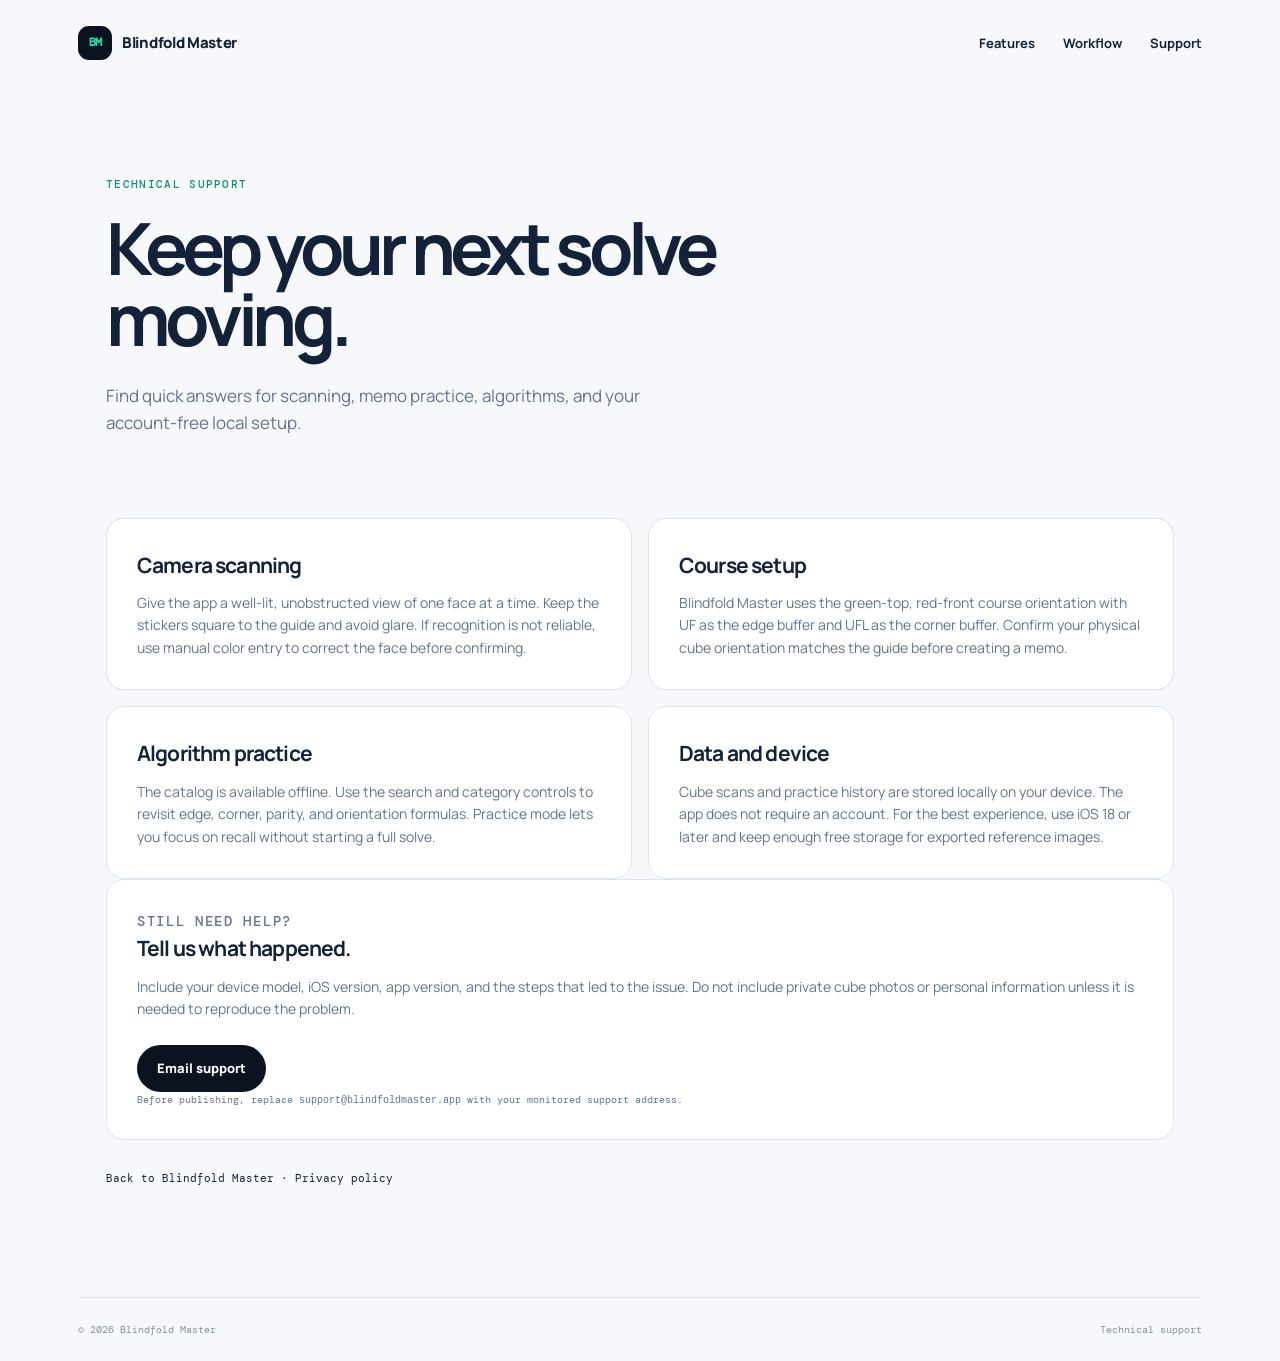
==== support/index.html @ 86be404f "Create Blindfold Master marketing and support site" ====
<!doctype html>
<html lang="en">
<head>
  <meta charset="utf-8">
  <meta name="viewport" content="width=device-width, initial-scale=1">
  <meta name="description" content="Technical support for Blindfold Master, the 3×3 blindfolded cubing trainer for iPhone and iPad.">
  <title>Support — Blindfold Master</title>
  <link rel="stylesheet" href="../styles.css">
</head>
<body>
  <header class="site-header"><a class="brand" href="../"><span class="brand-mark">BM</span><span>Blindfold Master</span></a><nav aria-label="Primary navigation"><a href="../#features">Features</a><a href="../#workflow">Workflow</a><a href="./">Support</a></nav></header>
  <main class="support-page">
    <section class="support-hero"><p class="eyebrow">Technical support</p><h1>Keep your next solve moving.</h1><p class="lede">Find quick answers for scanning, memo practice, algorithms, and your account-free local setup.</p></section>
    <section class="support-grid">
      <article class="support-card"><h2>Camera scanning</h2><p>Give the app a well-lit, unobstructed view of one face at a time. Keep the stickers square to the guide and avoid glare. If recognition is not reliable, use manual color entry to correct the face before confirming.</p></article>
      <article class="support-card"><h2>Course setup</h2><p>Blindfold Master uses the green-top, red-front course orientation with UF as the edge buffer and UFL as the corner buffer. Confirm your physical cube orientation matches the guide before creating a memo.</p></article>
      <article class="support-card"><h2>Algorithm practice</h2><p>The catalog is available offline. Use the search and category controls to revisit edge, corner, parity, and orientation formulas. Practice mode lets you focus on recall without starting a full solve.</p></article>
      <article class="support-card"><h2>Data and device</h2><p>Cube scans and practice history are stored locally on your device. The app does not require an account. For the best experience, use iOS 18 or later and keep enough free storage for exported reference images.</p></article>
    </section>
    <section class="contact-card"><p class="eyebrow">Still need help?</p><h2>Tell us what happened.</h2><p>Include your device model, iOS version, app version, and the steps that led to the issue. Do not include private cube photos or personal information unless it is needed to reproduce the problem.</p><a class="button primary" href="mailto:support@blindfoldmaster.app">Email support</a><p class="note">Before publishing, replace <code>support@blindfoldmaster.app</code> with your monitored support address.</p></section>
    <p class="support-links"><a href="../">Back to Blindfold Master</a> · <a href="privacy.html">Privacy policy</a></p>
  </main>
  <footer class="site-footer"><span>© 2026 Blindfold Master</span><span>Technical support</span></footer>
</body>
</html>
---- styles.css ----
@import url('https://fonts.googleapis.com/css2?family=DM+Mono:wght@400;500&family=Manrope:wght@400;500;600;700;800&display=swap');
:root{--ink:#132238;--muted:#64748b;--paper:#f6f8fb;--card:#fff;--line:#dce4ee;--accent:#36d3a1;--accent-deep:#0b8f75;--dark:#0b1220;--orange:#ff9b5f}*{box-sizing:border-box}html{scroll-behavior:smooth}body{margin:0;background:var(--paper);color:var(--ink);font-family:Manrope,system-ui,-apple-system,sans-serif;line-height:1.6}a{color:inherit;text-decoration:none}.site-header{align-items:center;display:flex;justify-content:space-between;margin:auto;max-width:1180px;padding:26px 28px}.brand{align-items:center;display:flex;font-size:15px;font-weight:800;gap:10px;letter-spacing:-.02em}.brand-mark{align-items:center;background:var(--dark);border-radius:11px;color:var(--accent);display:inline-flex;font-family:'DM Mono',monospace;font-size:12px;height:34px;justify-content:center;letter-spacing:-.12em;width:34px}.site-header nav{display:flex;gap:28px;font-size:13px;font-weight:700}.site-header nav a,.text-link,.support-links a{transition:color .2s ease}.site-header nav a:hover,.text-link:hover,.support-links a:hover{color:var(--accent-deep)}.hero{align-items:center;display:grid;gap:64px;grid-template-columns:1.05fr .95fr;margin:auto;max-width:1180px;min-height:610px;padding:64px 28px 82px}.eyebrow{color:var(--accent-deep);font-family:'DM Mono',monospace;font-size:11px;font-weight:500;letter-spacing:.12em;margin:0 0 18px;text-transform:uppercase}.hero h1,.support-hero h1,.legal-page h1{font-size:clamp(48px,7vw,82px);letter-spacing:-.075em;line-height:.99;margin:0 0 28px}.hero h1 em{color:var(--accent-deep);font-style:normal}.lede{color:var(--muted);font-size:17px;max-width:600px}.hero-actions{display:flex;flex-wrap:wrap;gap:12px;margin:34px 0 16px}.button{border-radius:100px;display:inline-block;font-size:13px;font-weight:800;padding:13px 20px;transition:transform .2s ease,box-shadow .2s ease}.button:hover{box-shadow:0 8px 20px #1322381c;transform:translateY(-2px)}.button.primary{background:var(--dark);color:#fff}.button.secondary{border:1px solid var(--line);background:#fff}.microcopy{color:#8491a3;font-family:'DM Mono',monospace;font-size:10px}.hero-card{background:var(--dark);border-radius:28px;box-shadow:0 24px 60px #13223820;min-height:420px;overflow:hidden;padding:34px;position:relative}.hero-card:after{background:radial-gradient(circle,var(--accent) 0,transparent 65%);content:'';height:360px;opacity:.16;position:absolute;right:-80px;top:-90px;width:360px}.cube-orbit{height:300px;position:relative;transform:rotate(-12deg);width:100%}.cube-face{display:grid;gap:5px;grid-template-columns:repeat(3,1fr);padding:6px;position:absolute}.cube-face i{border-radius:4px;display:block;height:42px;width:42px}.face-top{left:76px;top:44px;transform:skewX(-32deg) rotate(0deg);z-index:2}.face-front{left:54px;top:151px;transform:skewY(31deg);z-index:3}.face-right{left:200px;top:151px;transform:skewY(-31deg);z-index:3}.face-top i{background:var(--accent)}.face-front i{background:#f7f3e8}.face-right i{background:var(--orange)}.cube-face i:nth-child(2n){filter:brightness(.84)}.hero-card-caption{align-items:center;border-top:1px solid #ffffff1a;bottom:0;color:#d6dfec;display:flex;font-family:'DM Mono',monospace;font-size:11px;gap:9px;left:34px;padding:20px 0;position:absolute;right:34px}.hero-card-caption strong{color:var(--accent);font-weight:500;margin-left:auto}.status-dot{background:var(--accent);border-radius:50%;height:7px;width:7px}.stats{border-bottom:1px solid var(--line);border-top:1px solid var(--line);display:grid;grid-template-columns:repeat(4,1fr);margin:auto;max-width:1124px}.stats div{border-right:1px solid var(--line);padding:26px 20px}.stats div:last-child{border:0}.stats strong{display:block;font-size:28px;letter-spacing:-.05em}.stats span{color:var(--muted);font-family:'DM Mono',monospace;font-size:10px;text-transform:uppercase}.section{margin:auto;max-width:1180px;padding:115px 28px}.section-heading{max-width:630px}.section h2,.closing h2{font-size:clamp(34px,5vw,54px);letter-spacing:-.065em;line-height:1.06;margin:0 0 20px}.section-heading>p:last-child,.closing>p:not(.eyebrow){color:var(--muted);font-size:16px}.feature-grid{display:grid;gap:16px;grid-template-columns:repeat(2,1fr);margin-top:56px}.feature{background:var(--card);border:1px solid var(--line);border-radius:18px;padding:28px}.feature-number{color:var(--accent-deep);font-family:'DM Mono',monospace;font-size:11px}.feature h3{font-size:20px;letter-spacing:-.035em;margin:28px 0 10px}.feature p{color:var(--muted);font-size:14px;margin:0;max-width:440px}.workflow{align-items:center;background:var(--dark);color:#fff;display:grid;gap:70px;grid-template-columns:1fr 1fr;max-width:none;padding-left:max(28px,calc((100% - 1124px)/2));padding-right:max(28px,calc((100% - 1124px)/2))}.workflow-copy{max-width:530px}.workflow .eyebrow{color:var(--accent)}.workflow h2{margin-bottom:24px}.workflow-copy>p:not(.eyebrow){color:#a8b6c9;font-size:15px}.workflow-list{border-top:1px solid #ffffff24}.workflow-list div{border-bottom:1px solid #ffffff24;display:flex;gap:30px;padding:20px 0}.workflow-list b{font-family:'DM Mono',monospace;font-size:12px;color:var(--accent);width:90px}.workflow-list span{color:#c5d0df;font-size:14px}.text-link{display:inline-block;font-size:13px;font-weight:800;margin-top:18px}.text-link span{color:var(--accent-deep);margin-left:8px}.workflow .text-link{color:#fff}.workflow .text-link span{color:var(--accent)}.closing{text-align:center}.closing>p:not(.eyebrow){margin:0 auto 28px;max-width:550px}.site-footer{border-top:1px solid var(--line);color:#8190a2;display:flex;font-family:'DM Mono',monospace;font-size:10px;justify-content:space-between;margin:auto;max-width:1124px;padding:24px 0}.support-page{margin:auto;max-width:1124px;padding:90px 28px 110px}.support-hero{max-width:650px;padding-bottom:64px}.support-hero h1{font-size:clamp(48px,6vw,72px)}.support-grid{display:grid;gap:16px;grid-template-columns:repeat(2,1fr)}.support-card,.contact-card{background:var(--card);border:1px solid var(--line);border-radius:18px;padding:30px}.support-card h2,.contact-card h2,.legal-page h2{font-size:21px;letter-spacing:-.04em;margin:0 0 10px}.support-card p,.contact-card p,.legal-page p{color:var(--muted);font-size:14px;margin:0}..contact-card{margin-top:16px}.contact-card .button{margin-top:24px}.note{font-family:'DM Mono',monospace;font-size:10px!important;margin-top:16px}.support-links{font-family:'DM Mono',monospace;font-size:11px;margin:30px 0 0}.legal-page{margin:auto;max-width:800px;padding:90px 28px 110px}.legal-page h1{font-size:clamp(46px,6vw,70px)}.legal-page h2{margin-top:40px}.legal-page p{font-size:15px;margin-top:14px}.legal-page a:not(.text-link){color:var(--accent-deep);text-decoration:underline}@media(max-width:760px){.site-header{padding:20px}.site-header nav{gap:14px}.hero{display:block;min-height:auto;padding-top:56px}.hero-card{margin-top:54px}.stats{grid-template-columns:repeat(2,1fr);margin:0 20px}.stats div:nth-child(2){border-right:0}.stats div:nth-child(-n+2){border-bottom:1px solid var(--line)}.section{padding:78px 20px}.feature-grid,.support-grid,.workflow{grid-template-columns:1fr}.workflow{padding-left:20px;padding-right:20px}.workflow-list{margin-top:10px}.site-footer{margin:0 20px}.support-page,.legal-page{padding-left:20px;padding-right:20px}}
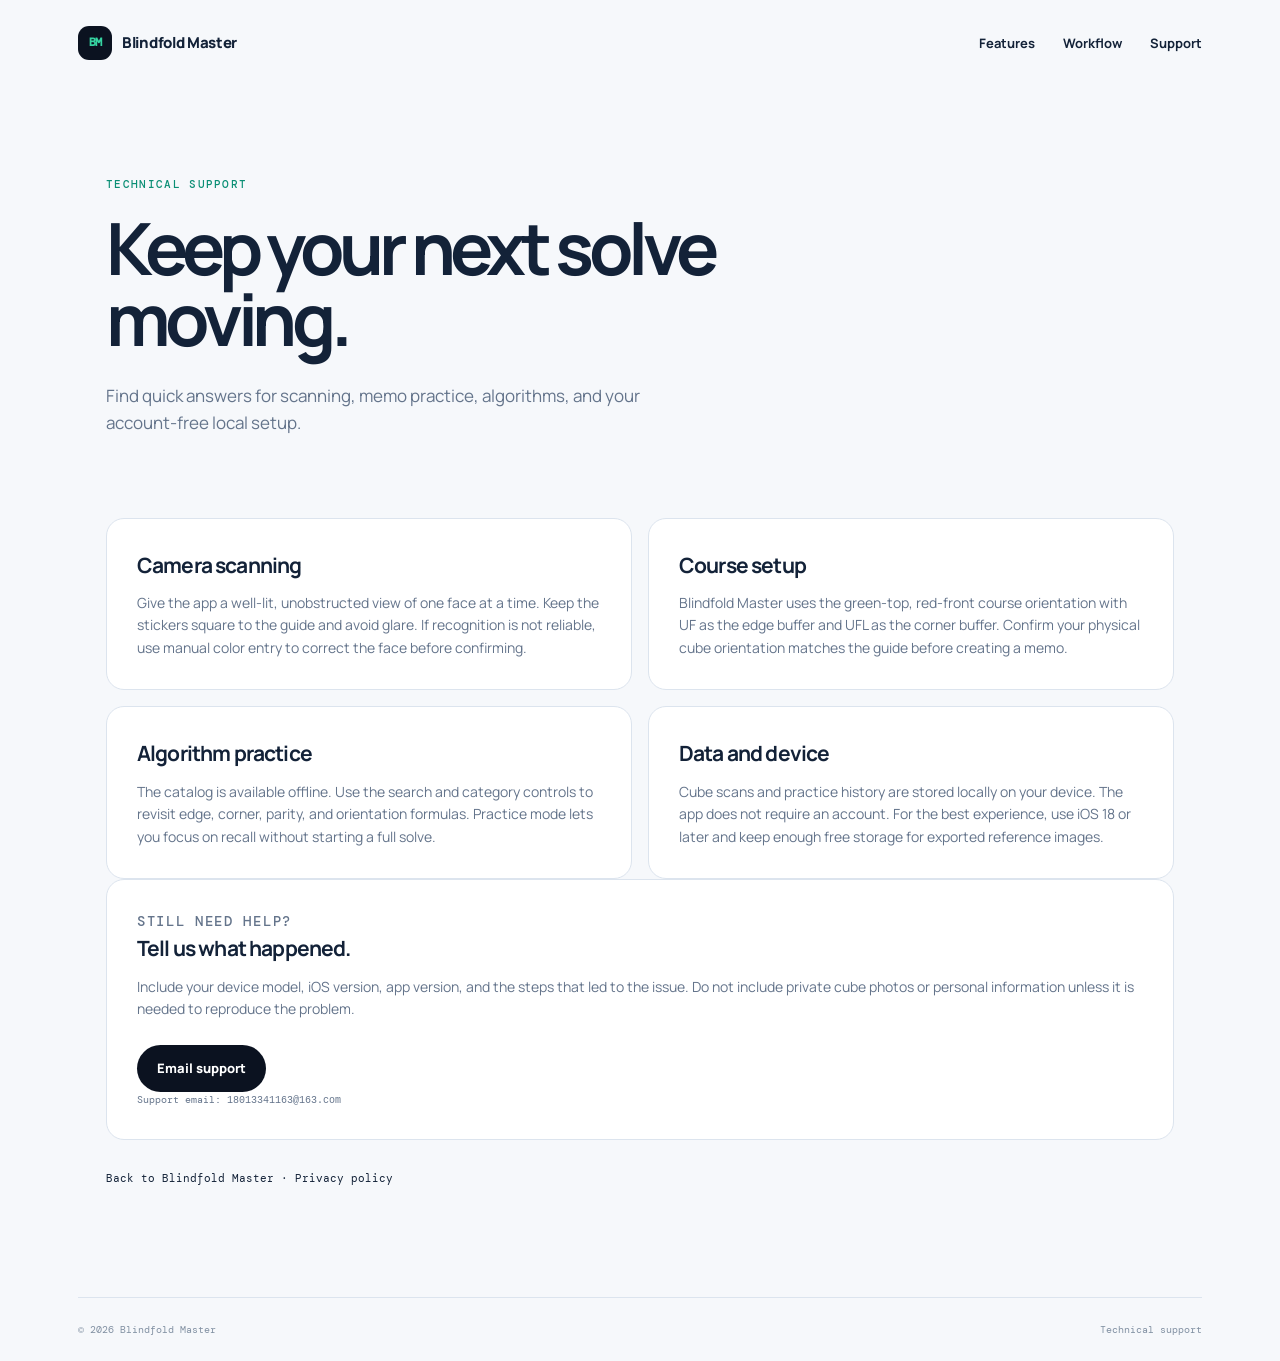
==== commit f0323567: "Set public support email address" ====
--- a/support/index.html
+++ b/support/index.html
@@ -17,7 +17,7 @@
       <article class="support-card"><h2>Algorithm practice</h2><p>The catalog is available offline. Use the search and category controls to revisit edge, corner, parity, and orientation formulas. Practice mode lets you focus on recall without starting a full solve.</p></article>
       <article class="support-card"><h2>Data and device</h2><p>Cube scans and practice history are stored locally on your device. The app does not require an account. For the best experience, use iOS 18 or later and keep enough free storage for exported reference images.</p></article>
     </section>
-    <section class="contact-card"><p class="eyebrow">Still need help?</p><h2>Tell us what happened.</h2><p>Include your device model, iOS version, app version, and the steps that led to the issue. Do not include private cube photos or personal information unless it is needed to reproduce the problem.</p><a class="button primary" href="mailto:support@blindfoldmaster.app">Email support</a><p class="note">Before publishing, replace <code>support@blindfoldmaster.app</code> with your monitored support address.</p></section>
+    <section class="contact-card"><p class="eyebrow">Still need help?</p><h2>Tell us what happened.</h2><p>Include your device model, iOS version, app version, and the steps that led to the issue. Do not include private cube photos or personal information unless it is needed to reproduce the problem.</p><a class="button primary" href="mailto:18013341163@163.com">Email support</a><p class="note">Support email: <code>18013341163@163.com</code></p></section>
     <p class="support-links"><a href="../">Back to Blindfold Master</a> · <a href="privacy.html">Privacy policy</a></p>
   </main>
   <footer class="site-footer"><span>© 2026 Blindfold Master</span><span>Technical support</span></footer>
